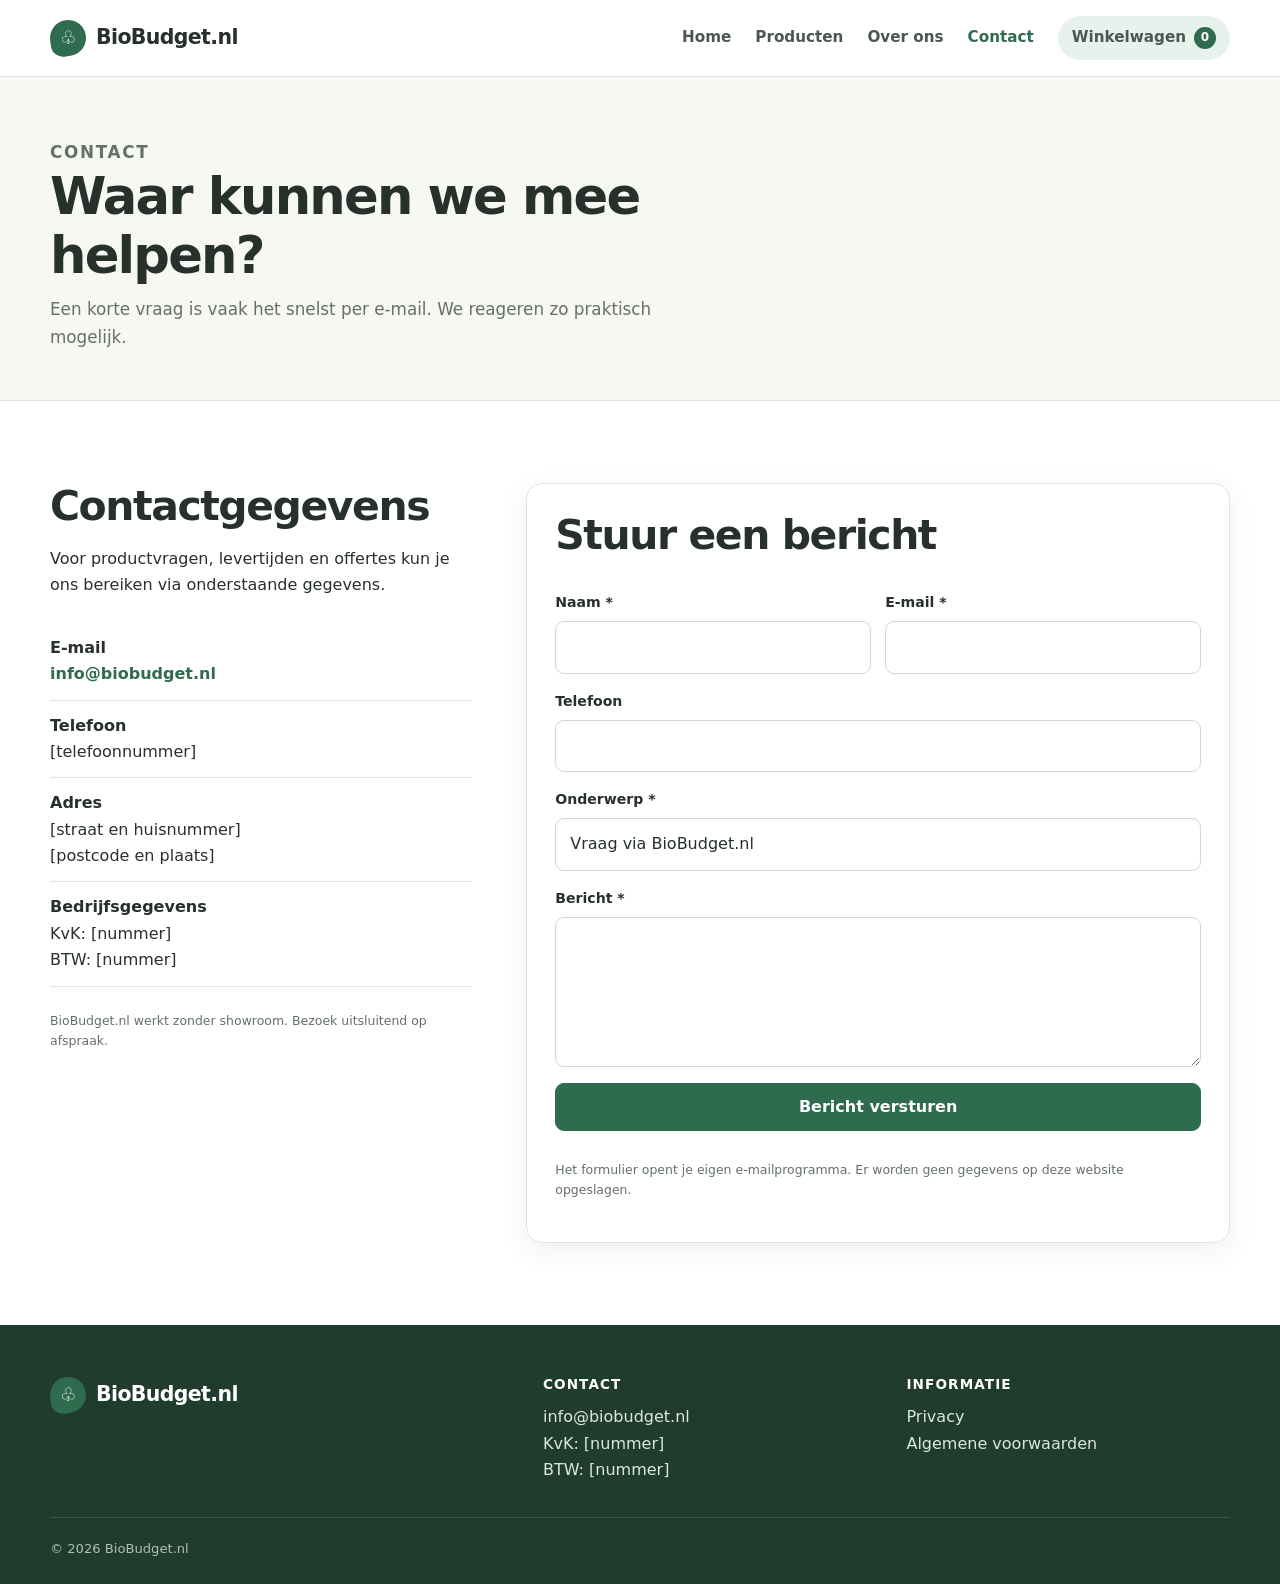
==== contact.html @ 83e2234c "Eerste versie website" ====
<!doctype html>
<html lang="nl">
<head>
  <meta charset="utf-8"><meta name="viewport" content="width=device-width, initial-scale=1">
  <title>Contact | BioBudget.nl</title><meta name="description" content="Neem contact op met BioBudget.nl voor vragen over duurzame bouwmaterialen, levering of een offerte.">
  <meta property="og:title" content="Contact | BioBudget.nl"><meta property="og:description" content="Een vraag over product of levering? Neem eenvoudig contact op."><meta property="og:type" content="website"><meta property="og:url" content="https://biobudget.nl/contact.html">
  <link rel="canonical" href="https://biobudget.nl/contact.html"><link rel="icon" href="favicon.ico"><link rel="stylesheet" href="css/style.css"><script src="js/script.js" defer></script>
</head>
<body>
  <a class="skip-link" href="#main">Naar hoofdinhoud</a>
  <header class="site-header"><div class="container header-inner"><a class="logo" href="index.html"><span class="logo-mark"><span>♧</span></span>BioBudget.nl</a><button class="menu-toggle" type="button" aria-expanded="false" aria-controls="site-nav" aria-label="Menu openen">☰</button><nav class="site-nav" id="site-nav"><a href="index.html">Home</a><a href="producten.html">Producten</a><a href="over-ons.html">Over ons</a><a href="contact.html" aria-current="page">Contact</a><a class="cart-link" href="winkelwagen.html">Winkelwagen <span class="cart-count">0</span></a></nav></div></header>
  <main id="main">
    <header class="page-hero"><div class="container"><p class="eyebrow">Contact</p><h1>Waar kunnen we mee helpen?</h1><p>Een korte vraag is vaak het snelst per e-mail. We reageren zo praktisch mogelijk.</p></div></header>
    <section class="section"><div class="container contact-grid">
      <div><h2>Contactgegevens</h2><p>Voor productvragen, levertijden en offertes kun je ons bereiken via onderstaande gegevens.</p><ul class="contact-details"><li><strong>E-mail</strong><br><a href="mailto:info@biobudget.nl">info@biobudget.nl</a></li><li><strong>Telefoon</strong><br>[telefoonnummer]</li><li><strong>Adres</strong><br>[straat en huisnummer]<br>[postcode en plaats]</li><li><strong>Bedrijfsgegevens</strong><br>KvK: [nummer]<br>BTW: [nummer]</li></ul><p class="small-print">BioBudget.nl werkt zonder showroom. Bezoek uitsluitend op afspraak.</p></div>
      <form class="contact-form" id="contact-form"><h2>Stuur een bericht</h2><div class="form-row"><div class="field"><label for="naam">Naam *</label><input id="naam" name="naam" required autocomplete="name"></div><div class="field"><label for="email">E-mail *</label><input id="email" name="email" type="email" required autocomplete="email"></div></div><div class="field"><label for="telefoon">Telefoon</label><input id="telefoon" name="telefoon" type="tel" autocomplete="tel"></div><div class="field"><label for="onderwerp">Onderwerp *</label><input id="onderwerp" name="onderwerp" required value="Vraag via BioBudget.nl"></div><div class="field"><label for="bericht">Bericht *</label><textarea id="bericht" name="bericht" required></textarea></div><button class="button" type="submit">Bericht versturen</button><p class="small-print">Het formulier opent je eigen e-mailprogramma. Er worden geen gegevens op deze website opgeslagen.</p></form>
    </div></section>
  </main>
  <footer class="site-footer"><div class="container"><div class="footer-grid"><div><a class="logo footer-logo" href="index.html"><span class="logo-mark"><span>♧</span></span>BioBudget.nl</a></div><div><h2 class="footer-title">Contact</h2><ul class="footer-list"><li><a href="mailto:info@biobudget.nl">info@biobudget.nl</a></li><li>KvK: [nummer]</li><li>BTW: [nummer]</li></ul></div><div><h2 class="footer-title">Informatie</h2><ul class="footer-list"><li><a href="#">Privacy</a></li><li><a href="#">Algemene voorwaarden</a></li></ul></div></div><div class="footer-bottom"><span>© <span data-year></span> BioBudget.nl</span></div></div></footer>
</body>
</html>
---- css/style.css ----
:root {
  --green: #2f6b4f;
  --green-dark: #1e4d38;
  --green-light: #e8f2ec;
  --cream: #f7f8f4;
  --ink: #27302b;
  --muted: #657069;
  --line: #dfe5e0;
  --white: #fff;
  --shadow: 0 8px 28px rgba(37, 64, 48, .08);
  --radius: 16px;
  --max: 1180px;
}

* { box-sizing: border-box; }
html { scroll-behavior: auto; }
body {
  margin: 0;
  color: var(--ink);
  background: var(--white);
  font: 16px/1.65 Inter, ui-sans-serif, system-ui, -apple-system, BlinkMacSystemFont, "Segoe UI", sans-serif;
}
img { display: block; max-width: 100%; }
a { color: inherit; text-decoration: none; }
button, input, select, textarea { font: inherit; }
button { cursor: pointer; }
.container { width: min(calc(100% - 40px), var(--max)); margin-inline: auto; }
.skip-link { position: absolute; left: -9999px; top: 8px; }
.skip-link:focus { left: 8px; z-index: 20; padding: 8px 12px; background: var(--white); }

.site-header { position: relative; z-index: 10; background: var(--white); border-bottom: 1px solid var(--line); }
.header-inner { min-height: 76px; display: flex; align-items: center; justify-content: space-between; gap: 28px; }
.logo { display: inline-flex; align-items: center; gap: 10px; font-size: 1.28rem; font-weight: 800; letter-spacing: -.03em; }
.logo-mark { display: grid; place-items: center; width: 36px; height: 36px; border-radius: 50% 50% 50% 12px; color: var(--white); background: var(--green); font-size: 1.15rem; transform: rotate(-8deg); }
.logo-mark span { transform: rotate(8deg); }
.site-nav { display: flex; align-items: center; gap: 24px; }
.site-nav a { color: #4d5751; font-size: .95rem; font-weight: 650; }
.site-nav a:hover, .site-nav a[aria-current="page"] { color: var(--green); }
.cart-link { display: inline-flex; align-items: center; gap: 8px; padding: 9px 14px; border-radius: 999px; background: var(--green-light); }
.cart-count { display: grid; place-items: center; min-width: 22px; height: 22px; padding: 0 6px; border-radius: 99px; color: var(--white); background: var(--green); font-size: .75rem; }
.menu-toggle { display: none; border: 0; background: transparent; padding: 8px; color: var(--ink); }

.hero { padding: 88px 0; background: linear-gradient(110deg, #edf5ef 0%, #f7f8f4 70%); }
.hero-grid { display: grid; grid-template-columns: minmax(0, 1.18fr) minmax(280px, .82fr); align-items: center; gap: 68px; }
.eyebrow { margin: 0 0 12px; color: var(--green); font-size: .79rem; font-weight: 800; letter-spacing: .1em; text-transform: uppercase; }
h1, h2, h3 { line-height: 1.15; letter-spacing: -.035em; }
h1 { max-width: 760px; margin: 0 0 22px; font-size: clamp(2.45rem, 5.5vw, 4.55rem); }
h2 { margin: 0 0 16px; font-size: clamp(1.85rem, 3.2vw, 2.65rem); }
h3 { margin: 0 0 10px; font-size: 1.15rem; }
.lead { max-width: 700px; margin: 0 0 30px; color: var(--muted); font-size: 1.08rem; }
.hero-card { padding: 38px; border: 1px solid rgba(47,107,79,.14); border-radius: 24px; background: rgba(255,255,255,.75); box-shadow: var(--shadow); }
.hero-card strong { display: block; color: var(--green-dark); font-size: 3rem; line-height: 1; }
.hero-card p { margin: 10px 0 0; color: var(--muted); }
.check-list { margin: 25px 0 0; padding: 0; list-style: none; }
.check-list li { padding: 8px 0; border-top: 1px solid var(--line); }
.check-list li::before { content: "✓"; margin-right: 10px; color: var(--green); font-weight: 800; }
.button { display: inline-flex; align-items: center; justify-content: center; gap: 8px; min-height: 46px; padding: 10px 19px; border: 1px solid var(--green); border-radius: 9px; color: var(--white); background: var(--green); font-weight: 750; }
.button:hover { background: var(--green-dark); border-color: var(--green-dark); }
.button.secondary { color: var(--green); background: transparent; }
.button.secondary:hover { background: var(--green-light); }
.button.small { min-height: 40px; padding: 8px 14px; font-size: .9rem; }
.button.danger { color: #8c3229; border-color: #dfc3bf; background: transparent; }
.button.danger:hover { background: #fff1ef; }

.section { padding: 82px 0; }
.section.soft { background: var(--cream); }
.section-head { display: flex; justify-content: space-between; align-items: end; gap: 24px; margin-bottom: 34px; }
.section-head p { max-width: 580px; margin: 0; color: var(--muted); }
.category-grid { display: grid; grid-template-columns: repeat(auto-fit, minmax(210px, 1fr)); gap: 20px; }
.benefit-grid { display: grid; grid-template-columns: repeat(4, 1fr); gap: 20px; }
.category-card, .benefit-card { min-height: 190px; padding: 26px; border: 1px solid var(--line); border-radius: var(--radius); background: var(--white); box-shadow: 0 3px 16px rgba(37,64,48,.04); }
.category-card { display: flex; flex-direction: column; justify-content: space-between; }
.category-card:hover { border-color: #acc8b7; box-shadow: var(--shadow); }
.category-icon { display: grid; place-items: center; width: 48px; height: 48px; margin-bottom: 24px; border-radius: 12px; color: var(--green); background: var(--green-light); font-size: 1.25rem; font-weight: 800; }
.category-card span:last-child { color: var(--green); font-weight: 750; }
.benefit-card p, .category-card p { margin: 0; color: var(--muted); font-size: .94rem; }
.benefit-number { color: #a7c6b2; font-size: .82rem; font-weight: 800; }

.page-hero { padding: 62px 0 48px; background: var(--cream); border-bottom: 1px solid var(--line); }
.page-hero h1 { margin-bottom: 12px; font-size: clamp(2.2rem, 4vw, 3.5rem); }
.page-hero p { max-width: 680px; margin: 0; color: var(--muted); font-size: 1.05rem; }
.catalog-tools { display: grid; grid-template-columns: 1fr 260px; gap: 16px; margin-bottom: 32px; }
.field { display: flex; flex-direction: column; gap: 7px; }
.field label { font-size: .88rem; font-weight: 750; }
input, select, textarea {
  width: 100%;
  padding: 12px 14px;
  border: 1px solid #cfd8d1;
  border-radius: 9px;
  color: var(--ink);
  background: var(--white);
}
input:focus, select:focus, textarea:focus { outline: 3px solid rgba(47,107,79,.13); border-color: var(--green); }
.result-count { margin: 18px 0 24px; color: var(--muted); font-size: .9rem; }
.product-grid { display: grid; grid-template-columns: repeat(4, 1fr); gap: 22px; }
.product-card { overflow: hidden; display: flex; flex-direction: column; border: 1px solid var(--line); border-radius: var(--radius); background: var(--white); box-shadow: 0 3px 16px rgba(37,64,48,.05); }
.product-card:hover { border-color: #b7cbbd; box-shadow: var(--shadow); }
.product-image { aspect-ratio: 4/3; padding: 16px; background: #f4f5f1; }
.product-image img { width: 100%; height: 100%; object-fit: contain; }
.product-body { display: flex; flex: 1; flex-direction: column; padding: 20px; }
.product-meta { margin: 0 0 8px; color: var(--green); font-size: .76rem; font-weight: 800; letter-spacing: .04em; text-transform: uppercase; }
.product-title { margin-bottom: 8px; font-size: 1.08rem; }
.product-copy { margin: 0 0 18px; color: var(--muted); font-size: .9rem; }
.product-bottom { margin-top: auto; }
.price { display: block; margin-bottom: 12px; font-size: 1.42rem; font-weight: 850; letter-spacing: -.025em; }
.vat { color: var(--muted); font-size: .72rem; font-weight: 500; }
.delivery { margin: 0 0 16px; color: var(--muted); font-size: .8rem; }
.card-actions { display: grid; grid-template-columns: 1fr 1fr; gap: 8px; }
.empty-state { grid-column: 1 / -1; padding: 44px; border-radius: var(--radius); background: var(--cream); text-align: center; }

.detail-grid { display: grid; grid-template-columns: 1fr 1fr; align-items: start; gap: 64px; }
.detail-image { min-height: 480px; display: grid; place-items: center; padding: 36px; border-radius: 22px; background: #f4f5f1; }
.detail-image img { max-height: 430px; object-fit: contain; }
.breadcrumb { margin-bottom: 24px; color: var(--muted); font-size: .85rem; }
.breadcrumb a { color: var(--green); }
.detail-content h1 { margin-bottom: 14px; font-size: clamp(2.15rem, 4vw, 3.35rem); }
.detail-content .price { font-size: 2rem; }
.detail-description { color: var(--muted); }
.specs { margin: 26px 0; border-top: 1px solid var(--line); }
.spec-row { display: grid; grid-template-columns: 140px 1fr; gap: 20px; padding: 11px 0; border-bottom: 1px solid var(--line); }
.spec-row dt { color: var(--muted); }
.spec-row dd { margin: 0; font-weight: 700; }

.content-narrow { max-width: 780px; }
.prose p { color: #4e5852; }
.prose h2 { margin-top: 44px; }
.values-list { display: grid; grid-template-columns: 1fr 1fr; gap: 12px; margin: 26px 0; padding: 0; list-style: none; }
.values-list li { padding: 16px 18px; border-radius: 10px; background: var(--green-light); font-weight: 700; }
.contact-grid { display: grid; grid-template-columns: .75fr 1.25fr; gap: 54px; }
.contact-details { margin: 24px 0; padding: 0; list-style: none; }
.contact-details li { padding: 12px 0; border-bottom: 1px solid var(--line); }
.contact-details a { color: var(--green); font-weight: 700; }
.contact-form { display: grid; gap: 16px; padding: 28px; border: 1px solid var(--line); border-radius: var(--radius); box-shadow: var(--shadow); }
.form-row { display: grid; grid-template-columns: 1fr 1fr; gap: 14px; }
textarea { min-height: 150px; resize: vertical; }

.cart-layout { display: grid; grid-template-columns: 1fr 340px; align-items: start; gap: 38px; }
.cart-list { border-top: 1px solid var(--line); }
.cart-item { display: grid; grid-template-columns: 92px 1fr 92px 110px auto; align-items: center; gap: 18px; padding: 20px 0; border-bottom: 1px solid var(--line); }
.cart-thumb { width: 92px; height: 74px; padding: 8px; border-radius: 8px; background: var(--cream); object-fit: contain; }
.cart-item h3 { font-size: 1rem; }
.cart-item p { margin: 0; color: var(--muted); font-size: .82rem; }
.qty-input { padding: 8px; }
.cart-price { font-weight: 800; text-align: right; }
.remove-item { border: 0; color: #8c3229; background: transparent; font-size: .85rem; }
.cart-summary { position: sticky; top: 22px; padding: 26px; border-radius: var(--radius); background: var(--cream); }
.summary-row { display: flex; justify-content: space-between; gap: 20px; padding: 10px 0; border-bottom: 1px solid var(--line); }
.summary-total { font-size: 1.3rem; font-weight: 850; }
.cart-summary .button { width: 100%; margin-top: 22px; }
.small-print { color: var(--muted); font-size: .78rem; }

.site-footer { padding: 52px 0 24px; color: #dce7df; background: #203c2e; }
.footer-grid { display: grid; grid-template-columns: 1.4fr 1fr 1fr; gap: 40px; padding-bottom: 34px; }
.footer-logo { color: var(--white); }
.footer-text { max-width: 380px; color: #b9cbbf; }
.footer-title { margin: 0 0 12px; color: var(--white); font-size: .85rem; text-transform: uppercase; letter-spacing: .08em; }
.footer-list { margin: 0; padding: 0; list-style: none; }
.footer-list a { color: #dce7df; }
.footer-list a:hover { color: var(--white); text-decoration: underline; }
.footer-bottom { display: flex; justify-content: space-between; gap: 20px; padding-top: 20px; border-top: 1px solid rgba(255,255,255,.12); color: #aebfb4; font-size: .82rem; }

.notice { padding: 14px 16px; border-radius: 9px; color: var(--green-dark); background: var(--green-light); }
.visually-hidden { position: absolute; width: 1px; height: 1px; padding: 0; margin: -1px; overflow: hidden; clip: rect(0,0,0,0); white-space: nowrap; border: 0; }

@media (max-width: 960px) {
  .product-grid, .category-grid, .benefit-grid { grid-template-columns: repeat(2, 1fr); }
  .hero-grid, .detail-grid { gap: 38px; }
  .cart-layout { grid-template-columns: 1fr; }
  .cart-summary { position: static; }
  .contact-grid { grid-template-columns: 1fr; }
}

@media (max-width: 760px) {
  .container { width: min(calc(100% - 28px), var(--max)); }
  .header-inner { min-height: 66px; }
  .menu-toggle { display: block; }
  .site-nav { position: absolute; inset: 66px 0 auto 0; display: none; align-items: stretch; flex-direction: column; gap: 0; padding: 12px 20px 20px; border-bottom: 1px solid var(--line); background: var(--white); box-shadow: var(--shadow); }
  .site-nav.open { display: flex; }
  .site-nav a { padding: 10px 0; }
  .cart-link { margin-top: 6px; justify-content: center; }
  .hero { padding: 58px 0; }
  .hero-grid, .detail-grid { grid-template-columns: 1fr; }
  .hero-card { padding: 28px; }
  .section { padding: 58px 0; }
  .section-head { align-items: start; flex-direction: column; }
  .catalog-tools { grid-template-columns: 1fr; }
  .detail-image { min-height: 320px; }
  .footer-grid { grid-template-columns: 1fr; gap: 26px; }
  .footer-bottom { flex-direction: column; }
  .cart-item { grid-template-columns: 74px 1fr 80px; gap: 12px; }
  .cart-thumb { width: 74px; height: 64px; }
  .cart-price { text-align: left; }
  .remove-item { grid-column: 2 / -1; text-align: left; padding: 0; }
}

@media (max-width: 520px) {
  .product-grid, .category-grid, .benefit-grid, .values-list, .form-row { grid-template-columns: 1fr; }
  h1 { font-size: 2.35rem; }
  .card-actions { grid-template-columns: 1fr; }
  .cart-item { grid-template-columns: 64px 1fr; }
  .qty-input, .cart-price { grid-column: 2; width: 100px; }
}
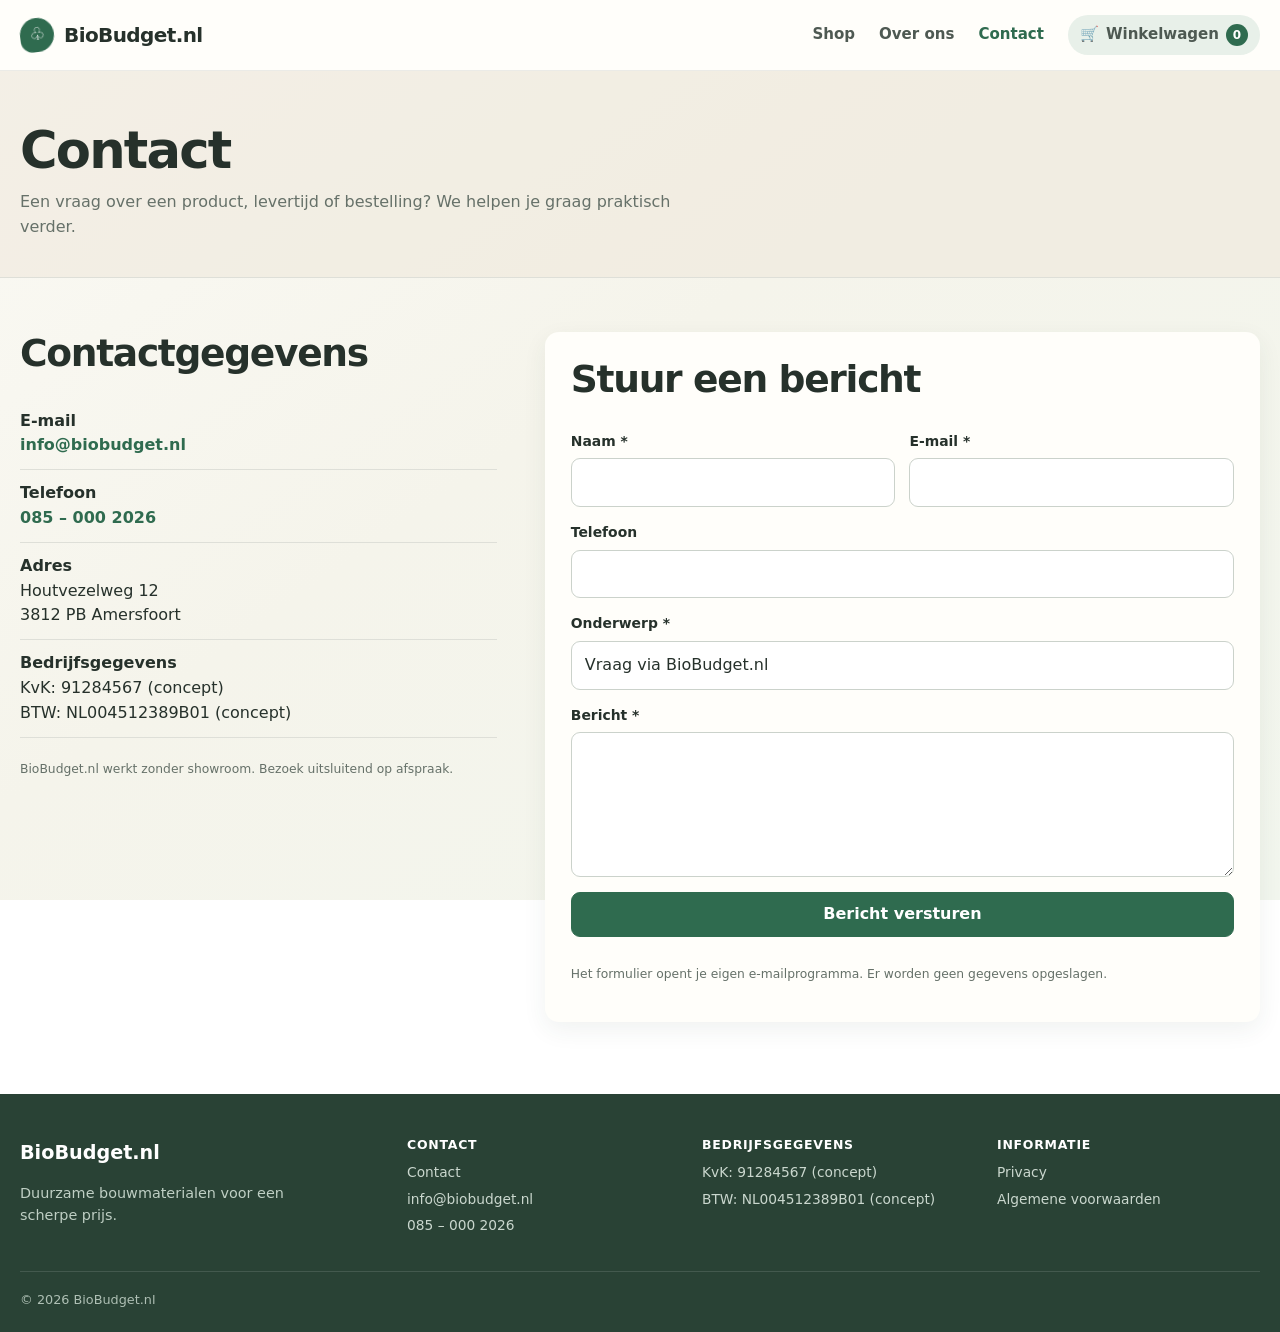
==== commit fd7597dc: "Bijna af 29062026" ====
--- a/contact.html
+++ b/contact.html
@@ -1,21 +1,29 @@
 <!doctype html>
 <html lang="nl">
 <head>
-  <meta charset="utf-8"><meta name="viewport" content="width=device-width, initial-scale=1">
-  <title>Contact | BioBudget.nl</title><meta name="description" content="Neem contact op met BioBudget.nl voor vragen over duurzame bouwmaterialen, levering of een offerte.">
-  <meta property="og:title" content="Contact | BioBudget.nl"><meta property="og:description" content="Een vraag over product of levering? Neem eenvoudig contact op."><meta property="og:type" content="website"><meta property="og:url" content="https://biobudget.nl/contact.html">
-  <link rel="canonical" href="https://biobudget.nl/contact.html"><link rel="icon" href="favicon.ico"><link rel="stylesheet" href="css/style.css"><script src="js/script.js" defer></script>
+  <meta charset="utf-8">
+  <meta name="viewport" content="width=device-width, initial-scale=1">
+  <title>Contact | BioBudget.nl</title>
+  <meta name="description" content="Neem contact op met BioBudget.nl voor vragen over duurzame bouwmaterialen, levering of een offerte.">
+  <link rel="canonical" href="https://biobudget.nl/contact.html">
+  <link rel="icon" href="favicon.ico">
+  <link rel="stylesheet" href="css/style.css">
+  <script src="js/script.js" defer></script>
 </head>
 <body>
   <a class="skip-link" href="#main">Naar hoofdinhoud</a>
-  <header class="site-header"><div class="container header-inner"><a class="logo" href="index.html"><span class="logo-mark"><span>♧</span></span>BioBudget.nl</a><button class="menu-toggle" type="button" aria-expanded="false" aria-controls="site-nav" aria-label="Menu openen">☰</button><nav class="site-nav" id="site-nav"><a href="index.html">Home</a><a href="producten.html">Producten</a><a href="over-ons.html">Over ons</a><a href="contact.html" aria-current="page">Contact</a><a class="cart-link" href="winkelwagen.html">Winkelwagen <span class="cart-count">0</span></a></nav></div></header>
+  <header class="site-header"><div class="container header-inner">
+    <a class="logo" href="index.html"><span class="logo-mark" aria-hidden="true">♧</span>BioBudget.nl</a>
+    <button class="menu-toggle" type="button" aria-expanded="false" aria-controls="site-nav" aria-label="Menu openen">☰</button>
+    <nav class="site-nav" id="site-nav" aria-label="Hoofdnavigatie"><a href="index.html">Shop</a><a href="over-ons.html">Over ons</a><a href="contact.html" aria-current="page">Contact</a><a class="cart-link" href="winkelwagen.html"><span aria-hidden="true">🛒</span><span class="cart-label">Winkelwagen</span><span class="cart-count">0</span></a></nav>
+  </div></header>
   <main id="main">
-    <header class="page-hero"><div class="container"><p class="eyebrow">Contact</p><h1>Waar kunnen we mee helpen?</h1><p>Een korte vraag is vaak het snelst per e-mail. We reageren zo praktisch mogelijk.</p></div></header>
+    <header class="page-hero"><div class="container"><h1>Contact</h1><p>Een vraag over een product, levertijd of bestelling? We helpen je graag praktisch verder.</p></div></header>
     <section class="section"><div class="container contact-grid">
-      <div><h2>Contactgegevens</h2><p>Voor productvragen, levertijden en offertes kun je ons bereiken via onderstaande gegevens.</p><ul class="contact-details"><li><strong>E-mail</strong><br><a href="mailto:info@biobudget.nl">info@biobudget.nl</a></li><li><strong>Telefoon</strong><br>[telefoonnummer]</li><li><strong>Adres</strong><br>[straat en huisnummer]<br>[postcode en plaats]</li><li><strong>Bedrijfsgegevens</strong><br>KvK: [nummer]<br>BTW: [nummer]</li></ul><p class="small-print">BioBudget.nl werkt zonder showroom. Bezoek uitsluitend op afspraak.</p></div>
-      <form class="contact-form" id="contact-form"><h2>Stuur een bericht</h2><div class="form-row"><div class="field"><label for="naam">Naam *</label><input id="naam" name="naam" required autocomplete="name"></div><div class="field"><label for="email">E-mail *</label><input id="email" name="email" type="email" required autocomplete="email"></div></div><div class="field"><label for="telefoon">Telefoon</label><input id="telefoon" name="telefoon" type="tel" autocomplete="tel"></div><div class="field"><label for="onderwerp">Onderwerp *</label><input id="onderwerp" name="onderwerp" required value="Vraag via BioBudget.nl"></div><div class="field"><label for="bericht">Bericht *</label><textarea id="bericht" name="bericht" required></textarea></div><button class="button" type="submit">Bericht versturen</button><p class="small-print">Het formulier opent je eigen e-mailprogramma. Er worden geen gegevens op deze website opgeslagen.</p></form>
+      <div><h2>Contactgegevens</h2><ul class="contact-details"><li><strong>E-mail</strong><br><a href="mailto:info@biobudget.nl">info@biobudget.nl</a></li><li><strong>Telefoon</strong><br><a href="tel:+31850002026">085 – 000 2026</a></li><li><strong>Adres</strong><br>Houtvezelweg 12<br>3812 PB Amersfoort</li><li><strong>Bedrijfsgegevens</strong><br>KvK: 91284567 (concept)<br>BTW: NL004512389B01 (concept)</li></ul><p class="small-print">BioBudget.nl werkt zonder showroom. Bezoek uitsluitend op afspraak.</p></div>
+      <form class="contact-form" id="contact-form"><h2>Stuur een bericht</h2><div class="form-row"><div class="field"><label for="naam">Naam *</label><input id="naam" name="naam" required autocomplete="name"></div><div class="field"><label for="email">E-mail *</label><input id="email" name="email" type="email" required autocomplete="email"></div></div><div class="field"><label for="telefoon">Telefoon</label><input id="telefoon" name="telefoon" type="tel" autocomplete="tel"></div><div class="field"><label for="onderwerp">Onderwerp *</label><input id="onderwerp" name="onderwerp" required value="Vraag via BioBudget.nl"></div><div class="field"><label for="bericht">Bericht *</label><textarea id="bericht" name="bericht" required></textarea></div><button class="button" type="submit">Bericht versturen</button><p class="small-print">Het formulier opent je eigen e-mailprogramma. Er worden geen gegevens opgeslagen.</p></form>
     </div></section>
   </main>
-  <footer class="site-footer"><div class="container"><div class="footer-grid"><div><a class="logo footer-logo" href="index.html"><span class="logo-mark"><span>♧</span></span>BioBudget.nl</a></div><div><h2 class="footer-title">Contact</h2><ul class="footer-list"><li><a href="mailto:info@biobudget.nl">info@biobudget.nl</a></li><li>KvK: [nummer]</li><li>BTW: [nummer]</li></ul></div><div><h2 class="footer-title">Informatie</h2><ul class="footer-list"><li><a href="#">Privacy</a></li><li><a href="#">Algemene voorwaarden</a></li></ul></div></div><div class="footer-bottom"><span>© <span data-year></span> BioBudget.nl</span></div></div></footer>
+  <footer class="site-footer"><div class="container footer-grid"><div><a class="footer-brand" href="index.html">BioBudget.nl</a><p>Duurzame bouwmaterialen voor een scherpe prijs.</p></div><div><h2>Contact</h2><ul><li><a href="contact.html">Contact</a></li><li><a href="mailto:info@biobudget.nl">info@biobudget.nl</a></li><li><a href="tel:+31850002026">085 – 000 2026</a></li></ul></div><div><h2>Bedrijfsgegevens</h2><ul><li>KvK: 91284567 (concept)</li><li>BTW: NL004512389B01 (concept)</li></ul></div><div><h2>Informatie</h2><ul><li><a href="privacy.html">Privacy</a></li><li><a href="algemene-voorwaarden.html">Algemene voorwaarden</a></li></ul></div></div><div class="container footer-bottom">© <span data-year></span> BioBudget.nl</div></footer>
 </body>
 </html>
--- a/css/style.css
+++ b/css/style.css
@@ -1,24 +1,26 @@
 :root {
   --green: #2f6b4f;
-  --green-dark: #1e4d38;
-  --green-light: #e8f2ec;
-  --cream: #f7f8f4;
-  --ink: #27302b;
-  --muted: #657069;
-  --line: #dfe5e0;
-  --white: #fff;
-  --shadow: 0 8px 28px rgba(37, 64, 48, .08);
-  --radius: 16px;
-  --max: 1180px;
+  --green-dark: #214d3a;
+  --green-soft: #e8f0e9;
+  --sand: #eee8db;
+  --cream: #faf8f2;
+  --paper: #fffefa;
+  --ink: #26312b;
+  --muted: #667169;
+  --line: #dedfd8;
+  --shadow: 0 8px 25px rgba(42, 64, 51, .07);
+  --radius: 14px;
+  --max: 1240px;
 }
 
 * { box-sizing: border-box; }
 html { scroll-behavior: auto; }
 body {
   margin: 0;
+  overflow-x: hidden;
   color: var(--ink);
-  background: var(--white);
-  font: 16px/1.65 Inter, ui-sans-serif, system-ui, -apple-system, BlinkMacSystemFont, "Segoe UI", sans-serif;
+  background: linear-gradient(145deg, #fbfaf5 0%, #f5f4eb 45%, #f2f6ee 100%) fixed;
+  font: 16px/1.55 Inter, ui-sans-serif, system-ui, -apple-system, BlinkMacSystemFont, "Segoe UI", sans-serif;
 }
 img { display: block; max-width: 100%; }
 a { color: inherit; text-decoration: none; }
@@ -26,177 +28,179 @@
 button { cursor: pointer; }
 .container { width: min(calc(100% - 40px), var(--max)); margin-inline: auto; }
 .skip-link { position: absolute; left: -9999px; top: 8px; }
-.skip-link:focus { left: 8px; z-index: 20; padding: 8px 12px; background: var(--white); }
-
-.site-header { position: relative; z-index: 10; background: var(--white); border-bottom: 1px solid var(--line); }
-.header-inner { min-height: 76px; display: flex; align-items: center; justify-content: space-between; gap: 28px; }
-.logo { display: inline-flex; align-items: center; gap: 10px; font-size: 1.28rem; font-weight: 800; letter-spacing: -.03em; }
-.logo-mark { display: grid; place-items: center; width: 36px; height: 36px; border-radius: 50% 50% 50% 12px; color: var(--white); background: var(--green); font-size: 1.15rem; transform: rotate(-8deg); }
-.logo-mark span { transform: rotate(8deg); }
+.skip-link:focus { left: 8px; z-index: 100; padding: 8px 12px; background: white; }
+.visually-hidden { position: absolute; width: 1px; height: 1px; padding: 0; margin: -1px; overflow: hidden; clip: rect(0,0,0,0); white-space: nowrap; border: 0; }
+
+.site-header { position: sticky; top: 0; z-index: 20; border-bottom: 1px solid rgba(59,73,64,.1); background: rgba(255,254,250,.96); }
+.header-inner { min-height: 70px; display: flex; align-items: center; justify-content: space-between; gap: 24px; }
+.logo { display: inline-flex; align-items: center; gap: 10px; font-size: 1.25rem; font-weight: 850; letter-spacing: -.03em; }
+.logo-mark { display: grid; place-items: center; width: 34px; height: 34px; border-radius: 50% 50% 50% 12px; color: white; background: var(--green); font-size: 1.1rem; transform: rotate(-7deg); }
 .site-nav { display: flex; align-items: center; gap: 24px; }
-.site-nav a { color: #4d5751; font-size: .95rem; font-weight: 650; }
+.site-nav a { color: #4e5952; font-size: .94rem; font-weight: 680; }
 .site-nav a:hover, .site-nav a[aria-current="page"] { color: var(--green); }
-.cart-link { display: inline-flex; align-items: center; gap: 8px; padding: 9px 14px; border-radius: 999px; background: var(--green-light); }
-.cart-count { display: grid; place-items: center; min-width: 22px; height: 22px; padding: 0 6px; border-radius: 99px; color: var(--white); background: var(--green); font-size: .75rem; }
-.menu-toggle { display: none; border: 0; background: transparent; padding: 8px; color: var(--ink); }
-
-.hero { padding: 88px 0; background: linear-gradient(110deg, #edf5ef 0%, #f7f8f4 70%); }
-.hero-grid { display: grid; grid-template-columns: minmax(0, 1.18fr) minmax(280px, .82fr); align-items: center; gap: 68px; }
-.eyebrow { margin: 0 0 12px; color: var(--green); font-size: .79rem; font-weight: 800; letter-spacing: .1em; text-transform: uppercase; }
+.cart-link { display: inline-flex; align-items: center; gap: 7px; padding: 8px 12px; border-radius: 999px; background: var(--green-soft); }
+.cart-count { display: grid; place-items: center; min-width: 22px; height: 22px; padding: 0 6px; border-radius: 99px; color: white; background: var(--green); font-size: .75rem; }
+.menu-toggle { display: none; padding: 8px; border: 0; color: var(--ink); background: transparent; font-size: 1.3rem; }
+
 h1, h2, h3 { line-height: 1.15; letter-spacing: -.035em; }
-h1 { max-width: 760px; margin: 0 0 22px; font-size: clamp(2.45rem, 5.5vw, 4.55rem); }
-h2 { margin: 0 0 16px; font-size: clamp(1.85rem, 3.2vw, 2.65rem); }
-h3 { margin: 0 0 10px; font-size: 1.15rem; }
-.lead { max-width: 700px; margin: 0 0 30px; color: var(--muted); font-size: 1.08rem; }
-.hero-card { padding: 38px; border: 1px solid rgba(47,107,79,.14); border-radius: 24px; background: rgba(255,255,255,.75); box-shadow: var(--shadow); }
-.hero-card strong { display: block; color: var(--green-dark); font-size: 3rem; line-height: 1; }
-.hero-card p { margin: 10px 0 0; color: var(--muted); }
-.check-list { margin: 25px 0 0; padding: 0; list-style: none; }
-.check-list li { padding: 8px 0; border-top: 1px solid var(--line); }
-.check-list li::before { content: "✓"; margin-right: 10px; color: var(--green); font-weight: 800; }
-.button { display: inline-flex; align-items: center; justify-content: center; gap: 8px; min-height: 46px; padding: 10px 19px; border: 1px solid var(--green); border-radius: 9px; color: var(--white); background: var(--green); font-weight: 750; }
-.button:hover { background: var(--green-dark); border-color: var(--green-dark); }
+h1 { margin: 0; font-size: clamp(2.5rem, 5vw, 4rem); }
+h2 { margin: 0 0 14px; font-size: clamp(1.7rem, 3vw, 2.35rem); }
+h3 { margin: 0 0 8px; font-size: 1.08rem; }
+.shop-intro { padding: 54px 0 30px; text-align: center; }
+.tagline { margin: 8px 0 10px; color: var(--green); font-size: clamp(1.15rem, 2.3vw, 1.45rem); font-weight: 750; }
+.intro-copy { max-width: 680px; margin: 0 auto 26px; color: var(--muted); }
+.search-wrap { position: relative; max-width: 760px; margin: 0 auto; }
+.search-wrap input { height: 58px; padding: 0 20px 0 52px; border: 1px solid #c9d0c9; border-radius: 15px; background: var(--paper); box-shadow: var(--shadow); font-size: 1.05rem; }
+.search-icon { position: absolute; left: 19px; top: 50%; color: var(--green); font-size: 1.7rem; transform: translateY(-53%); }
+.category-filters { display: flex; flex-wrap: wrap; justify-content: center; gap: 10px; margin-top: 18px; }
+.category-filter { min-width: 120px; padding: 10px 18px; border: 1px solid #cfd5ce; border-radius: 999px; color: #4d5951; background: rgba(255,255,255,.68); font-size: .85rem; font-weight: 800; letter-spacing: .04em; }
+.category-filter:hover { border-color: #91aa98; background: white; }
+.category-filter.active, .category-filter[aria-pressed="true"] { border-color: var(--green); color: var(--green-dark); background: var(--green-soft); box-shadow: inset 0 0 0 1px var(--green); }
+
+.usp-strip { border-block: 1px solid rgba(68,82,71,.1); background: rgba(235,234,222,.72); }
+.usp-list { min-height: 58px; display: grid; grid-template-columns: repeat(4, 1fr); align-items: center; gap: 16px; color: #4b574f; font-size: .9rem; text-align: center; }
+.usp-list span::first-letter { color: var(--green); }
+.catalog-section, .section { padding: 54px 0 72px; }
+.catalog-heading { display: flex; align-items: baseline; justify-content: space-between; gap: 20px; margin-bottom: 22px; }
+.catalog-heading h2 { margin: 0; }
+.result-count { margin: 0; color: var(--muted); font-size: .9rem; }
+.product-grid { display: grid; grid-template-columns: repeat(4, minmax(0, 1fr)); gap: 20px; }
+.product-card { overflow: hidden; display: flex; flex-direction: column; min-width: 0; border-radius: var(--radius); background: #fff; box-shadow: 0 3px 16px rgba(37,64,48,.06); }
+.product-card:hover { box-shadow: var(--shadow); }
+.product-image { aspect-ratio: 4 / 3.4; display: grid; place-items: center; padding: 10px; border-radius: var(--radius) var(--radius) 0 0; background: #fff; }
+.product-image img { width: 100%; height: 100%; object-fit: contain; }
+.product-body { display: flex; flex: 1; flex-direction: column; padding: 18px; border-radius: 0 0 var(--radius) var(--radius); background: #fff; }
+.product-meta { margin: 0 0 7px; color: var(--green); font-size: .72rem; font-weight: 800; letter-spacing: .05em; text-transform: uppercase; }
+.product-title { min-height: 2.45em; margin-bottom: 12px; font-size: 1.08rem; }
+.product-title a:hover { color: var(--green); }
+.product-copy { display: none; }
+.product-bottom { display: flex; flex: 1; flex-direction: column; }
+.price { display: block; margin-bottom: 5px; color: var(--green); font-size: 1.65rem; font-weight: 850; letter-spacing: -.035em; }
+.vat { color: var(--muted); font-size: .68rem; font-weight: 550; }
+.delivery { min-height: 4.8em; margin: 0 0 15px; color: var(--muted); font-size: .78rem; }
+.card-actions { display: grid; grid-template-columns: 1fr 1fr; gap: 8px; margin-top: auto; }
+.button { display: inline-flex; align-items: center; justify-content: center; min-height: 44px; padding: 9px 16px; border: 1px solid var(--green); border-radius: 9px; color: white; background: var(--green); font-weight: 750; }
+.button:hover { border-color: var(--green-dark); background: var(--green-dark); }
 .button.secondary { color: var(--green); background: transparent; }
-.button.secondary:hover { background: var(--green-light); }
-.button.small { min-height: 40px; padding: 8px 14px; font-size: .9rem; }
-.button.danger { color: #8c3229; border-color: #dfc3bf; background: transparent; }
-.button.danger:hover { background: #fff1ef; }
-
-.section { padding: 82px 0; }
-.section.soft { background: var(--cream); }
-.section-head { display: flex; justify-content: space-between; align-items: end; gap: 24px; margin-bottom: 34px; }
-.section-head p { max-width: 580px; margin: 0; color: var(--muted); }
-.category-grid { display: grid; grid-template-columns: repeat(auto-fit, minmax(210px, 1fr)); gap: 20px; }
-.benefit-grid { display: grid; grid-template-columns: repeat(4, 1fr); gap: 20px; }
-.category-card, .benefit-card { min-height: 190px; padding: 26px; border: 1px solid var(--line); border-radius: var(--radius); background: var(--white); box-shadow: 0 3px 16px rgba(37,64,48,.04); }
-.category-card { display: flex; flex-direction: column; justify-content: space-between; }
-.category-card:hover { border-color: #acc8b7; box-shadow: var(--shadow); }
-.category-icon { display: grid; place-items: center; width: 48px; height: 48px; margin-bottom: 24px; border-radius: 12px; color: var(--green); background: var(--green-light); font-size: 1.25rem; font-weight: 800; }
-.category-card span:last-child { color: var(--green); font-weight: 750; }
-.benefit-card p, .category-card p { margin: 0; color: var(--muted); font-size: .94rem; }
-.benefit-number { color: #a7c6b2; font-size: .82rem; font-weight: 800; }
-
-.page-hero { padding: 62px 0 48px; background: var(--cream); border-bottom: 1px solid var(--line); }
-.page-hero h1 { margin-bottom: 12px; font-size: clamp(2.2rem, 4vw, 3.5rem); }
-.page-hero p { max-width: 680px; margin: 0; color: var(--muted); font-size: 1.05rem; }
-.catalog-tools { display: grid; grid-template-columns: 1fr 260px; gap: 16px; margin-bottom: 32px; }
-.field { display: flex; flex-direction: column; gap: 7px; }
-.field label { font-size: .88rem; font-weight: 750; }
-input, select, textarea {
-  width: 100%;
-  padding: 12px 14px;
-  border: 1px solid #cfd8d1;
-  border-radius: 9px;
-  color: var(--ink);
-  background: var(--white);
-}
-input:focus, select:focus, textarea:focus { outline: 3px solid rgba(47,107,79,.13); border-color: var(--green); }
-.result-count { margin: 18px 0 24px; color: var(--muted); font-size: .9rem; }
-.product-grid { display: grid; grid-template-columns: repeat(4, 1fr); gap: 22px; }
-.product-card { overflow: hidden; display: flex; flex-direction: column; border: 1px solid var(--line); border-radius: var(--radius); background: var(--white); box-shadow: 0 3px 16px rgba(37,64,48,.05); }
-.product-card:hover { border-color: #b7cbbd; box-shadow: var(--shadow); }
-.product-image { aspect-ratio: 4/3; padding: 16px; background: #f4f5f1; }
-.product-image img { width: 100%; height: 100%; object-fit: contain; }
-.product-body { display: flex; flex: 1; flex-direction: column; padding: 20px; }
-.product-meta { margin: 0 0 8px; color: var(--green); font-size: .76rem; font-weight: 800; letter-spacing: .04em; text-transform: uppercase; }
-.product-title { margin-bottom: 8px; font-size: 1.08rem; }
-.product-copy { margin: 0 0 18px; color: var(--muted); font-size: .9rem; }
-.product-bottom { margin-top: auto; }
-.price { display: block; margin-bottom: 12px; font-size: 1.42rem; font-weight: 850; letter-spacing: -.025em; }
-.vat { color: var(--muted); font-size: .72rem; font-weight: 500; }
-.delivery { margin: 0 0 16px; color: var(--muted); font-size: .8rem; }
-.card-actions { display: grid; grid-template-columns: 1fr 1fr; gap: 8px; }
-.empty-state { grid-column: 1 / -1; padding: 44px; border-radius: var(--radius); background: var(--cream); text-align: center; }
-
-.detail-grid { display: grid; grid-template-columns: 1fr 1fr; align-items: start; gap: 64px; }
-.detail-image { min-height: 480px; display: grid; place-items: center; padding: 36px; border-radius: 22px; background: #f4f5f1; }
-.detail-image img { max-height: 430px; object-fit: contain; }
-.breadcrumb { margin-bottom: 24px; color: var(--muted); font-size: .85rem; }
+.button.secondary:hover { background: var(--green-soft); }
+.button.small { min-height: 40px; padding: 8px 10px; font-size: .82rem; }
+.cart-dialog { width: min(92vw, 500px); padding: 0; border: 0; border-radius: 18px; color: var(--ink); background: transparent; box-shadow: 0 22px 65px rgba(28,45,35,.24); }
+.cart-dialog::backdrop { background: rgba(31,45,37,.42); }
+.cart-dialog-content { position: relative; padding: 34px; border-radius: 18px; background: #fff; text-align: center; }
+.cart-dialog-content h2 { margin: 10px 0 8px; font-size: 1.55rem; }
+.cart-dialog-content p { margin: 0 auto 24px; color: var(--muted); }
+.dialog-check { display: grid; place-items: center; width: 46px; height: 46px; margin: 0 auto; border-radius: 50%; color: #fff; background: var(--green); font-size: 1.35rem; font-weight: 800; }
+.dialog-close { position: absolute; top: 10px; right: 12px; width: 38px; height: 38px; border: 0; border-radius: 50%; color: var(--muted); background: transparent; font-size: 1.5rem; line-height: 1; }
+.dialog-close:hover { color: var(--ink); background: var(--green-soft); }
+.dialog-actions { display: grid; grid-template-columns: 1fr 1fr; gap: 10px; }
+.empty-state { grid-column: 1 / -1; padding: 42px; border-radius: var(--radius); background: rgba(255,255,255,.65); text-align: center; }
+
+.page-hero { padding: 50px 0 38px; border-bottom: 1px solid var(--line); background: rgba(238,232,219,.55); }
+.page-hero h1 { margin-bottom: 10px; font-size: clamp(2.1rem, 4vw, 3.3rem); }
+.page-hero p { max-width: 680px; margin: 0; color: var(--muted); }
+.lead { max-width: 700px; color: var(--muted); font-size: 1.05rem; }
+.detail-grid { display: grid; grid-template-columns: 1fr 1fr; align-items: start; gap: 56px; }
+.detail-image { min-height: 470px; display: grid; place-items: center; padding: 28px; border-radius: 20px; background: #f1f2ec; }
+.detail-image img { max-height: 420px; object-fit: contain; }
+.breadcrumb { margin-bottom: 22px; color: var(--muted); font-size: .85rem; }
 .breadcrumb a { color: var(--green); }
-.detail-content h1 { margin-bottom: 14px; font-size: clamp(2.15rem, 4vw, 3.35rem); }
+.detail-content h1 { margin-bottom: 14px; font-size: clamp(2rem, 4vw, 3.1rem); }
 .detail-content .price { font-size: 2rem; }
 .detail-description { color: var(--muted); }
-.specs { margin: 26px 0; border-top: 1px solid var(--line); }
-.spec-row { display: grid; grid-template-columns: 140px 1fr; gap: 20px; padding: 11px 0; border-bottom: 1px solid var(--line); }
+.specs { margin: 24px 0; border-top: 1px solid var(--line); }
+.spec-row { display: grid; grid-template-columns: 130px 1fr; gap: 18px; padding: 10px 0; border-bottom: 1px solid var(--line); }
 .spec-row dt { color: var(--muted); }
 .spec-row dd { margin: 0; font-weight: 700; }
 
-.content-narrow { max-width: 780px; }
+.content-narrow { max-width: 720px; }
 .prose p { color: #4e5852; }
-.prose h2 { margin-top: 44px; }
-.values-list { display: grid; grid-template-columns: 1fr 1fr; gap: 12px; margin: 26px 0; padding: 0; list-style: none; }
-.values-list li { padding: 16px 18px; border-radius: 10px; background: var(--green-light); font-weight: 700; }
-.contact-grid { display: grid; grid-template-columns: .75fr 1.25fr; gap: 54px; }
-.contact-details { margin: 24px 0; padding: 0; list-style: none; }
-.contact-details li { padding: 12px 0; border-bottom: 1px solid var(--line); }
+.about-illustration { margin: 30px 0 26px; }
+.about-illustration img { width: 100%; height: auto; aspect-ratio: 2172 / 724; object-fit: contain; border-radius: 16px; box-shadow: var(--shadow); }
+.legal-page { max-width: 820px; }
+.legal-page h2 { margin: 38px 0 10px; font-size: 1.45rem; }
+.legal-page h3 { margin-top: 24px; }
+.legal-page p, .legal-page li { color: #4e5852; }
+.legal-page a { color: var(--green); text-decoration: underline; }
+.legal-meta { padding: 16px 18px; border-radius: 12px; background: var(--sand); color: #4e5852; }
+.legal-note { padding: 16px 18px; border-left: 4px solid #c69339; border-radius: 8px; background: #fff8e9; }
+.dense-legal { max-width: 920px; font-size: .93rem; line-height: 1.82; }
+.dense-legal h2 { margin-top: 32px; font-size: 1.14rem; letter-spacing: -.012em; }
+.dense-legal p { text-align: justify; }
+.contact-grid { display: grid; grid-template-columns: .8fr 1.2fr; gap: 48px; }
+.contact-details { margin: 22px 0; padding: 0; list-style: none; }
+.contact-details li { padding: 11px 0; border-bottom: 1px solid var(--line); }
 .contact-details a { color: var(--green); font-weight: 700; }
-.contact-form { display: grid; gap: 16px; padding: 28px; border: 1px solid var(--line); border-radius: var(--radius); box-shadow: var(--shadow); }
+.contact-form { display: grid; gap: 15px; padding: 26px; border-radius: var(--radius); background: var(--paper); box-shadow: var(--shadow); }
 .form-row { display: grid; grid-template-columns: 1fr 1fr; gap: 14px; }
-textarea { min-height: 150px; resize: vertical; }
-
-.cart-layout { display: grid; grid-template-columns: 1fr 340px; align-items: start; gap: 38px; }
+.field { display: flex; flex-direction: column; gap: 6px; }
+.field label { font-size: .87rem; font-weight: 750; }
+input, select, textarea { width: 100%; padding: 11px 13px; border: 1px solid #cbd2cb; border-radius: 9px; color: var(--ink); background: white; }
+input:focus, select:focus, textarea:focus { outline: 3px solid rgba(47,107,79,.13); border-color: var(--green); }
+textarea { min-height: 145px; resize: vertical; }
+
+.cart-layout { display: grid; grid-template-columns: 1fr 340px; align-items: start; gap: 36px; }
 .cart-list { border-top: 1px solid var(--line); }
-.cart-item { display: grid; grid-template-columns: 92px 1fr 92px 110px auto; align-items: center; gap: 18px; padding: 20px 0; border-bottom: 1px solid var(--line); }
-.cart-thumb { width: 92px; height: 74px; padding: 8px; border-radius: 8px; background: var(--cream); object-fit: contain; }
+.cart-item { display: grid; grid-template-columns: 92px 1fr 85px 110px auto; align-items: center; gap: 16px; padding: 18px 0; border-bottom: 1px solid var(--line); }
+.cart-thumb { width: 92px; height: 74px; padding: 7px; border-radius: 8px; background: #f1f2ec; object-fit: contain; }
 .cart-item h3 { font-size: 1rem; }
-.cart-item p { margin: 0; color: var(--muted); font-size: .82rem; }
+.cart-item p { margin: 0; color: var(--muted); font-size: .8rem; }
 .qty-input { padding: 8px; }
 .cart-price { font-weight: 800; text-align: right; }
-.remove-item { border: 0; color: #8c3229; background: transparent; font-size: .85rem; }
-.cart-summary { position: sticky; top: 22px; padding: 26px; border-radius: var(--radius); background: var(--cream); }
-.summary-row { display: flex; justify-content: space-between; gap: 20px; padding: 10px 0; border-bottom: 1px solid var(--line); }
-.summary-total { font-size: 1.3rem; font-weight: 850; }
-.cart-summary .button { width: 100%; margin-top: 22px; }
-.small-print { color: var(--muted); font-size: .78rem; }
-
-.site-footer { padding: 52px 0 24px; color: #dce7df; background: #203c2e; }
-.footer-grid { display: grid; grid-template-columns: 1.4fr 1fr 1fr; gap: 40px; padding-bottom: 34px; }
-.footer-logo { color: var(--white); }
-.footer-text { max-width: 380px; color: #b9cbbf; }
-.footer-title { margin: 0 0 12px; color: var(--white); font-size: .85rem; text-transform: uppercase; letter-spacing: .08em; }
-.footer-list { margin: 0; padding: 0; list-style: none; }
-.footer-list a { color: #dce7df; }
-.footer-list a:hover { color: var(--white); text-decoration: underline; }
-.footer-bottom { display: flex; justify-content: space-between; gap: 20px; padding-top: 20px; border-top: 1px solid rgba(255,255,255,.12); color: #aebfb4; font-size: .82rem; }
-
-.notice { padding: 14px 16px; border-radius: 9px; color: var(--green-dark); background: var(--green-light); }
-.visually-hidden { position: absolute; width: 1px; height: 1px; padding: 0; margin: -1px; overflow: hidden; clip: rect(0,0,0,0); white-space: nowrap; border: 0; }
-
-@media (max-width: 960px) {
-  .product-grid, .category-grid, .benefit-grid { grid-template-columns: repeat(2, 1fr); }
-  .hero-grid, .detail-grid { gap: 38px; }
+.remove-item { border: 0; color: #8c3229; background: transparent; font-size: .82rem; }
+.cart-summary { position: sticky; top: 90px; padding: 24px; border-radius: var(--radius); background: var(--sand); }
+.summary-row { display: flex; justify-content: space-between; gap: 18px; padding: 9px 0; border-bottom: 1px solid rgba(75,85,77,.15); }
+.summary-total { font-size: 1.2rem; font-weight: 850; }
+.cart-summary .button { width: 100%; margin-top: 20px; }
+.small-print { color: var(--muted); font-size: .77rem; }
+
+.site-footer { padding: 44px 0 22px; color: #dce7df; background: #294235; }
+.footer-grid { display: grid; grid-template-columns: 1.35fr 1fr 1fr 1fr; gap: 32px; }
+.footer-brand { color: white; font-size: 1.2rem; font-weight: 850; }
+.site-footer p { max-width: 310px; color: #bfcfc4; font-size: .9rem; }
+.site-footer h2 { margin: 0 0 10px; color: white; font-size: .78rem; letter-spacing: .06em; text-transform: uppercase; }
+.site-footer ul { margin: 0; padding: 0; list-style: none; color: #cad7ce; font-size: .86rem; }
+.site-footer li { margin: 5px 0; }
+.site-footer a:hover { color: white; text-decoration: underline; }
+.footer-bottom { margin-top: 30px; padding-top: 18px; border-top: 1px solid rgba(255,255,255,.12); color: #aebfb4; font-size: .8rem; }
+
+@media (max-width: 1000px) {
+  .product-grid { grid-template-columns: repeat(3, minmax(0, 1fr)); }
+  .usp-list { grid-template-columns: repeat(2, 1fr); padding-block: 12px; }
+  .footer-grid { grid-template-columns: repeat(2, 1fr); }
   .cart-layout { grid-template-columns: 1fr; }
   .cart-summary { position: static; }
-  .contact-grid { grid-template-columns: 1fr; }
 }
 
 @media (max-width: 760px) {
   .container { width: min(calc(100% - 28px), var(--max)); }
-  .header-inner { min-height: 66px; }
+  .header-inner { min-height: 64px; }
   .menu-toggle { display: block; }
-  .site-nav { position: absolute; inset: 66px 0 auto 0; display: none; align-items: stretch; flex-direction: column; gap: 0; padding: 12px 20px 20px; border-bottom: 1px solid var(--line); background: var(--white); box-shadow: var(--shadow); }
+  .site-nav { position: absolute; inset: 64px 0 auto; display: none; align-items: stretch; flex-direction: column; gap: 0; padding: 10px 18px 18px; border-bottom: 1px solid var(--line); background: var(--paper); box-shadow: var(--shadow); }
   .site-nav.open { display: flex; }
-  .site-nav a { padding: 10px 0; }
-  .cart-link { margin-top: 6px; justify-content: center; }
-  .hero { padding: 58px 0; }
-  .hero-grid, .detail-grid { grid-template-columns: 1fr; }
-  .hero-card { padding: 28px; }
-  .section { padding: 58px 0; }
-  .section-head { align-items: start; flex-direction: column; }
-  .catalog-tools { grid-template-columns: 1fr; }
-  .detail-image { min-height: 320px; }
-  .footer-grid { grid-template-columns: 1fr; gap: 26px; }
-  .footer-bottom { flex-direction: column; }
-  .cart-item { grid-template-columns: 74px 1fr 80px; gap: 12px; }
+  .site-nav a { padding: 9px 0; }
+  .cart-link { justify-content: center; margin-top: 5px; }
+  .shop-intro { padding-top: 38px; }
+  .product-grid { grid-template-columns: repeat(2, minmax(0, 1fr)); gap: 14px; }
+  .detail-grid, .contact-grid { grid-template-columns: 1fr; gap: 34px; }
+  .detail-image { min-height: 310px; }
+  .cart-item { grid-template-columns: 74px 1fr 75px; gap: 11px; }
   .cart-thumb { width: 74px; height: 64px; }
   .cart-price { text-align: left; }
   .remove-item { grid-column: 2 / -1; text-align: left; padding: 0; }
 }
 
-@media (max-width: 520px) {
-  .product-grid, .category-grid, .benefit-grid, .values-list, .form-row { grid-template-columns: 1fr; }
-  h1 { font-size: 2.35rem; }
-  .card-actions { grid-template-columns: 1fr; }
+@media (max-width: 540px) {
+  .cart-label { display: none; }
+  .dense-legal p { text-align: left; }
+  .category-filter { min-width: calc(50% - 5px); }
+  .usp-list { grid-template-columns: 1fr; gap: 8px; padding-block: 14px; text-align: left; }
+  .product-grid, .footer-grid, .form-row { grid-template-columns: 1fr; }
+  .product-image { aspect-ratio: 4 / 3; }
+  .product-title { min-height: 0; }
+  .catalog-heading { align-items: start; flex-direction: column; gap: 0; }
+  .card-actions { grid-template-columns: 1fr 1fr; }
+  .dialog-actions { grid-template-columns: 1fr; }
+  .cart-dialog-content { padding: 30px 20px 22px; }
   .cart-item { grid-template-columns: 64px 1fr; }
   .qty-input, .cart-price { grid-column: 2; width: 100px; }
 }
